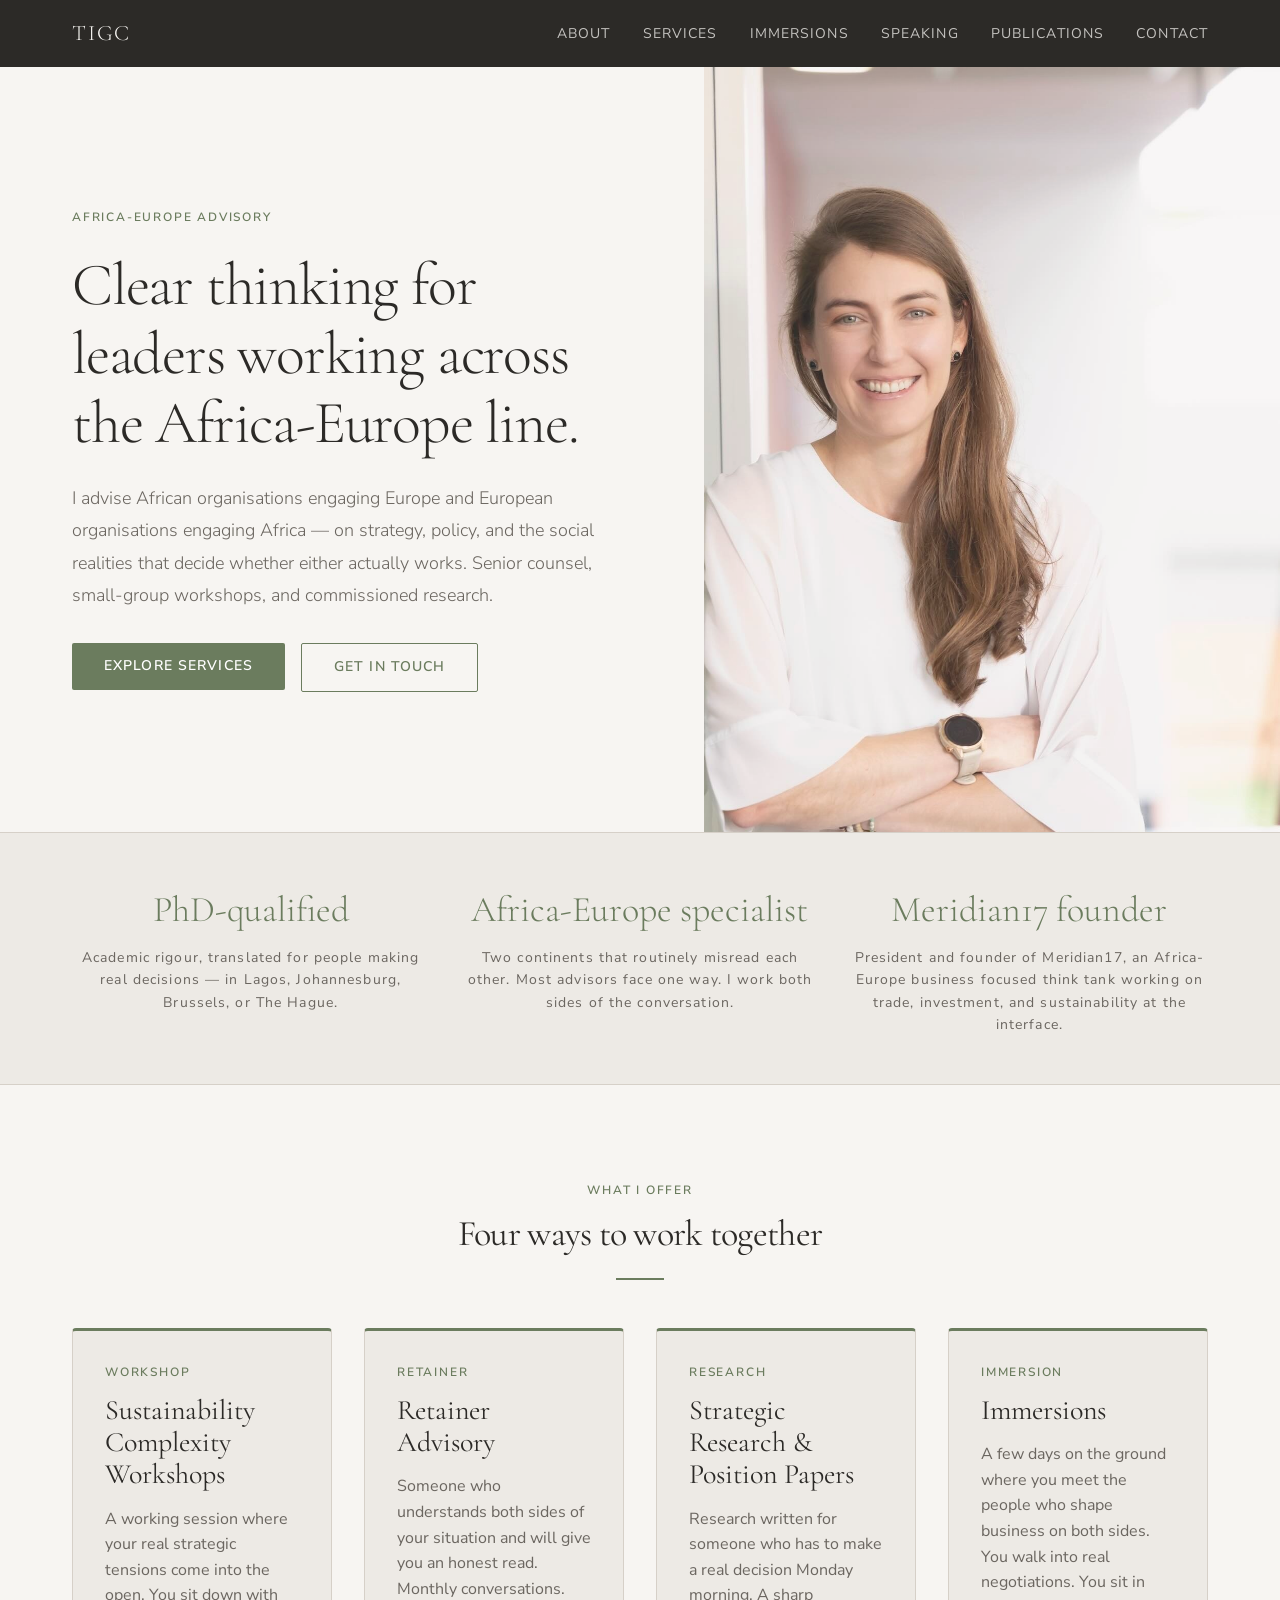
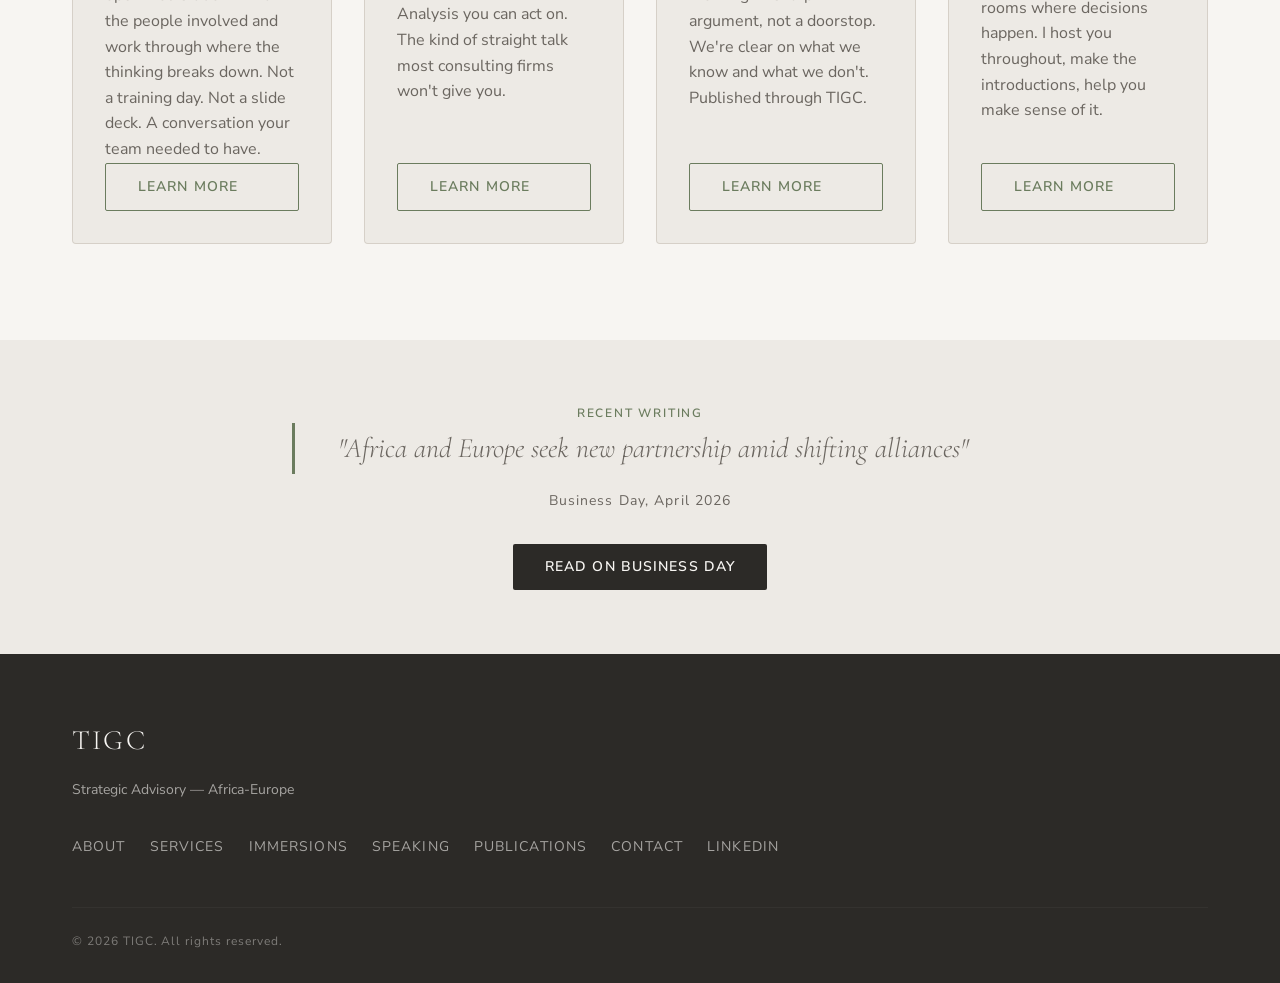
==== index.html @ c4c232ba "Update copyright year from 2025 to 2026 Updated footer copyright notices across all pages.  Co-Autho" ====
<!DOCTYPE html>
<html lang="en">
<head>
  <meta charset="UTF-8">
  <meta name="viewport" content="width=device-width, initial-scale=1.0">
  <meta name="description" content="TIGC — Strategic advisory at the Africa-Europe interface. Four ways to work together: workshops, retainer advisory, immersions, and independent research.">
  <meta property="og:title" content="Home | TIGC — Strategic Advisory">
  <meta property="og:description" content="Navigating complexity at the Africa-Europe interface. Four ways to work together: workshops, retainer advisory, immersions, and research.">
  <title>Home | TIGC — Strategic Advisory</title>
  <link rel="stylesheet" href="css/styles.css">
  <style>
    /* ── Page-level additions ── */

    /* Intro strip */
    .intro-strip {
      background-color: var(--color-surface);
      border-top: var(--border-thin);
      border-bottom: var(--border-thin);
      padding: var(--space-12) 0;
    }
    .intro-strip__grid {
      display: grid;
      grid-template-columns: repeat(3, 1fr);
      gap: var(--space-8);
      text-align: center;
    }
    .intro-strip__item-label {
      display: block;
      font-family: var(--font-heading);
      font-size: var(--text-2xl);
      font-weight: var(--weight-light);
      color: var(--color-accent);
      margin-bottom: var(--space-2);
    }

    /* Featured publication panel */
    .featured-pub {
      background-color: var(--color-surface);
      padding: var(--space-16) 0;
    }
    .featured-pub__inner {
      max-width: 760px;
      margin: 0 auto;
      padding: 0 var(--gutter);
      text-align: center;
    }
    .featured-pub__link {
      display: inline-block;
      margin-top: var(--space-8);
    }

    /* Nav additions */
    .nav__hamburger {
      display: none;
      background: none;
      border: none;
      cursor: pointer;
      padding: var(--space-2);
    }
    .nav__hamburger span {
      display: block;
      width: 22px;
      height: 2px;
      background-color: var(--color-nav-text);
      margin: 4px 0;
      transition: all var(--transition-fast);
    }
    .nav__mobile {
      display: none;
    }
    .nav__mobile--open {
      display: flex;
      flex-direction: column;
      gap: var(--space-4);
      padding: var(--space-4) var(--gutter);
      background-color: var(--color-nav-bg);
    }
    .nav__mobile a {
      font-size: var(--text-sm);
      letter-spacing: var(--tracking-wide);
      text-transform: uppercase;
      color: var(--color-nav-text);
      opacity: 0.75;
    }
    .nav__links--active {
      opacity: 1 !important;
      border-bottom: 1px solid var(--color-accent);
      padding-bottom: 2px;
    }

    @media (max-width: 768px) {
      .nav__links { display: none; }
      .nav__hamburger { display: block; }
      .intro-strip__grid { grid-template-columns: 1fr; gap: var(--space-6); }
    }
  </style>
</head>
<body>

  <!-- ── NAVIGATION ─────────────────────────────────────────── -->
  <nav class="nav" role="navigation" aria-label="Main navigation">
    <div class="container">
      <div class="nav__inner">
        <a href="index.html" class="nav__brand">TIGC</a>
        <ul class="nav__links">
          <li><a href="about.html">About</a></li>
          <li><a href="services.html">Services</a></li>
          <li><a href="immersions.html">Immersions</a></li>
          <li><a href="speaking.html">Speaking</a></li>
          <li><a href="publications.html">Publications</a></li>
          <li><a href="contact.html">Contact</a></li>
        </ul>
        <button class="nav__hamburger" aria-label="Toggle mobile menu" aria-expanded="false">
          <span></span><span></span><span></span>
        </button>
      </div>
    </div>
    <div class="nav__mobile" aria-hidden="true">
      <a href="about.html">About</a>
      <a href="services.html">Services</a>
      <a href="immersions.html">Immersions</a>
      <a href="speaking.html">Speaking</a>
      <a href="publications.html">Publications</a>
      <a href="contact.html">Contact</a>
    </div>
  </nav>

  <!-- ── HERO ───────────────────────────────────────────────── -->
  <section class="hero" aria-label="Hero">
    <!-- REPLACE: swap src with a professional photo of Kelly Alexander or a relevant landscape -->
    <img
      class="hero__image"
      src="images/Kelly%20Alexander.jpeg"
      alt="Abstract landscape representing the Africa-Europe interface"
    >
    <div class="container">
      <div class="hero__content">
        <p class="type-eyebrow hero__eyebrow" data-animate>Africa-Europe Advisory</p>
        <h1 class="type-display hero__headline" data-animate>
          Clear thinking for leaders working across the Africa-Europe line.
        </h1>
        <p class="type-body-lg hero__subheadline" data-animate>
          I advise African organisations engaging Europe and European organisations engaging Africa — on strategy, policy, and the social realities that decide whether either actually works. Senior counsel, small-group workshops, and commissioned research.
        </p>
        <div data-animate>
          <a href="services.html" class="btn btn--primary">Explore Services</a>
          &nbsp;&nbsp;
          <a href="contact.html" class="btn btn--outline">Get in Touch</a>
        </div>
      </div>
    </div>
  </section>

  <!-- ── INTRO STRIP ────────────────────────────────────────── -->
  <div class="intro-strip">
    <div class="container">
      <div class="intro-strip__grid">
        <div data-animate>
          <span class="intro-strip__item-label">PhD-qualified</span>
          <p class="type-caption">Academic rigour, translated for people making real decisions — in Lagos, Johannesburg, Brussels, or The Hague.</p>
        </div>
        <div data-animate>
          <span class="intro-strip__item-label">Africa-Europe specialist</span>
          <p class="type-caption">Two continents that routinely misread each other. Most advisors face one way. I work both sides of the conversation.</p>
        </div>
        <div data-animate>
          <span class="intro-strip__item-label">Meridian17 founder</span>
          <p class="type-caption">President and founder of Meridian17, an Africa-Europe business focused think tank working on trade, investment, and sustainability at the interface.</p>
        </div>
      </div>
    </div>
  </div>

  <!-- ── SERVICES TEASER ────────────────────────────────────── -->
  <section class="section" aria-labelledby="services-heading">
    <div class="container">
      <div class="section-header section-header--center" data-animate>
        <p class="type-eyebrow section-header__eyebrow">What I offer</p>
        <h2 class="section-header__title" id="services-heading">Four ways to work together</h2>
        <div class="divider divider--center"></div>
      </div>
      <div class="grid-4">

        <div class="card card--accent" data-animate>
          <p class="type-eyebrow card__eyebrow">Workshop</p>
          <h3 class="card__title">Sustainability Complexity Workshops</h3>
          <p class="card__body">A working session where your real strategic tensions come into the open. You sit down with the people involved and work through where the thinking breaks down. Not a training day. Not a slide deck. A conversation your team needed to have.</p>
          <a href="services.html#workshops" class="btn btn--outline">Learn more</a>
        </div>

        <div class="card card--accent" data-animate>
          <p class="type-eyebrow card__eyebrow">Retainer</p>
          <h3 class="card__title">Retainer Advisory</h3>
          <p class="card__body">Someone who understands both sides of your situation and will give you an honest read. Monthly conversations. Analysis you can act on. The kind of straight talk most consulting firms won't give you.</p>
          <a href="services.html#retainer" class="btn btn--outline">Learn more</a>
        </div>

        <div class="card card--accent" data-animate>
          <p class="type-eyebrow card__eyebrow">Research</p>
          <h3 class="card__title">Strategic Research &amp; Position Papers</h3>
          <p class="card__body">Research written for someone who has to make a real decision Monday morning. A sharp argument, not a doorstop. We're clear on what we know and what we don't. Published through TIGC.</p>
          <a href="services.html#research" class="btn btn--outline">Learn more</a>
        </div>

        <div class="card card--accent" data-animate>
          <p class="type-eyebrow card__eyebrow">Immersion</p>
          <h3 class="card__title">Immersions</h3>
          <p class="card__body">A few days on the ground where you meet the people who shape business on both sides. You walk into real negotiations. You sit in rooms where decisions happen. I host you throughout, make the introductions, help you make sense of it.</p>
          <a href="immersions.html" class="btn btn--outline">Learn more</a>
        </div>

      </div>
    </div>
  </section>

  <!-- ── FEATURED PUBLICATION ───────────────────────────────── -->
  <div class="featured-pub">
    <div class="featured-pub__inner">
      <p class="type-eyebrow" data-animate>Recent Writing</p>
      <blockquote class="type-quote" data-animate>
        "Africa and Europe seek new partnership amid shifting alliances"
      </blockquote>
      <p class="type-caption" style="margin-top: var(--space-4);" data-animate>
        Business Day, April 2026
      </p>
      <a href="https://www.businessday.co.za/opinion/2026-04-12-kelly-alexander-africa-and-europe-seek-new-partnership-amid-shifting-alliances/" class="btn btn--dark featured-pub__link" data-animate target="_blank" rel="noopener">
        Read on Business Day
      </a>
    </div>
  </div>

  <!-- ── FOOTER ─────────────────────────────────────────────── -->
  <footer class="footer" role="contentinfo">
    <div class="container">
      <div class="footer__brand">TIGC</div>
      <p class="footer__tagline">Strategic Advisory — Africa-Europe</p>
      <ul class="footer__links">
        <li><a href="about.html">About</a></li>
        <li><a href="services.html">Services</a></li>
        <li><a href="immersions.html">Immersions</a></li>
        <li><a href="speaking.html">Speaking</a></li>
        <li><a href="publications.html">Publications</a></li>
        <li><a href="contact.html">Contact</a></li>
        <!-- REPLACE: update href with real LinkedIn profile URL -->
        <li><a href="https://www.linkedin.com/in/kelalex/" aria-label="LinkedIn profile" target="_blank" rel="noopener">LinkedIn</a></li>
      </ul>
      <div class="footer__bottom">
        &copy; 2026 TIGC. All rights reserved.
      </div>
    </div>
  </footer>

  <script src="js/main.js"></script>
</body>
</html>
---- css/styles.css ----
/* ============================================================
   TIGC STYLEBOOK
   Brand: TIGC / [Lib's name] — Strategic Advisory
   Aesthetic: Clean minimal, earth tones, understated confidence
   High-end boutique consultancy feel
   ============================================================ */

/* ── GOOGLE FONTS IMPORT ──────────────────────────────────── */
/* Headings: Cormorant Garamond (serif — authoritative, literary) */
/* Body: Nunito Sans (humanist sans-serif — close to Calibri feel) */
@import url('https://fonts.googleapis.com/css2?family=Cormorant+Garamond:ital,wght@0,300;0,400;0,600;1,300;1,400&family=Nunito+Sans:wght@300;400;600&display=swap');

/* ── CSS VARIABLES ────────────────────────────────────────── */
:root {

  /* Colour Palette — Earth tones, warm greys, one strong accent */
  --color-bg:           #F7F5F2;   /* Warm off-white — main background */
  --color-surface:      #EDEAE5;   /* Slightly darker warm grey — card backgrounds */
  --color-border:       #D6D0C8;   /* Subtle warm border */

  --color-text-primary: #2C2A27;   /* Near-black warm brown — body text */
  --color-text-secondary:#6B6660;  /* Mid warm grey — captions, meta text */
  --color-text-light:   #9E9890;   /* Light warm grey — placeholders, dividers */

  --color-accent:       #6B7C5E;   /* Muted sage green — primary accent */
  --color-accent-dark:  #4A5940;   /* Deep forest green — hover states */
  --color-accent-warm:  #A07850;   /* Warm terracotta-brown — secondary accent */

  --color-white:        #FFFFFF;
  --color-nav-bg:       #2C2A27;   /* Dark warm brown — navigation bar */
  --color-nav-text:     #F7F5F2;   /* Off-white — nav text */

  /* Typography */
  --font-heading:       'Cormorant Garamond', Georgia, serif;
  --font-body:          'Nunito Sans', Calibri, 'Trebuchet MS', sans-serif;

  --text-xs:            0.75rem;    /* 12px */
  --text-sm:            0.875rem;   /* 14px */
  --text-base:          1rem;       /* 16px */
  --text-md:            1.125rem;   /* 18px */
  --text-lg:            1.375rem;   /* 22px */
  --text-xl:            1.75rem;    /* 28px */
  --text-2xl:           2.25rem;    /* 36px */
  --text-3xl:           3rem;       /* 48px */
  --text-4xl:           3.75rem;    /* 60px */

  --weight-light:       300;
  --weight-regular:     400;
  --weight-semibold:    600;

  --leading-tight:      1.15;
  --leading-normal:     1.6;
  --leading-relaxed:    1.8;

  --tracking-tight:    -0.02em;
  --tracking-normal:    0;
  --tracking-wide:      0.08em;
  --tracking-widest:    0.15em;

  /* Spacing */
  --space-1:            0.25rem;
  --space-2:            0.5rem;
  --space-3:            0.75rem;
  --space-4:            1rem;
  --space-6:            1.5rem;
  --space-8:            2rem;
  --space-12:           3rem;
  --space-16:           4rem;
  --space-24:           6rem;
  --space-32:           8rem;

  /* Layout */
  --max-width:          1200px;
  --max-width-text:     720px;
  --gutter:             2rem;

  /* Borders & Radius */
  --radius-sm:          2px;
  --radius-md:          4px;
  --radius-lg:          8px;
  --border-thin:        1px solid var(--color-border);
  --border-accent:      2px solid var(--color-accent);

  /* Shadows */
  --shadow-sm:          0 1px 3px rgba(44, 42, 39, 0.08);
  --shadow-md:          0 4px 16px rgba(44, 42, 39, 0.10);
  --shadow-lg:          0 8px 32px rgba(44, 42, 39, 0.12);

  /* Transitions */
  --transition-fast:    150ms ease;
  --transition-base:    250ms ease;
  --transition-slow:    400ms ease;

  /* Animation */
  --ease-out-expo:      cubic-bezier(0.16, 1, 0.3, 1);
}

/* ── RESET & BASE ─────────────────────────────────────────── */
*, *::before, *::after {
  box-sizing: border-box;
  margin: 0;
  padding: 0;
}

html {
  scroll-behavior: smooth;
  font-size: 16px;
  -webkit-font-smoothing: antialiased;
}

body {
  background-color: var(--color-bg);
  color: var(--color-text-primary);
  font-family: var(--font-body);
  font-size: var(--text-base);
  font-weight: var(--weight-regular);
  line-height: var(--leading-normal);
}

img {
  max-width: 100%;
  display: block;
}

a {
  color: var(--color-accent);
  text-decoration: none;
  transition: color var(--transition-fast);
}

a:hover {
  color: var(--color-accent-dark);
}

/* ── TYPOGRAPHY ───────────────────────────────────────────── */

/* Display — hero headline */
.type-display {
  font-family: var(--font-heading);
  font-size: var(--text-4xl);
  font-weight: var(--weight-light);
  line-height: var(--leading-tight);
  letter-spacing: var(--tracking-tight);
  color: var(--color-text-primary);
}

/* H1 */
h1, .type-h1 {
  font-family: var(--font-heading);
  font-size: var(--text-3xl);
  font-weight: var(--weight-light);
  line-height: var(--leading-tight);
  letter-spacing: var(--tracking-tight);
}

/* H2 — section headings */
h2, .type-h2 {
  font-family: var(--font-heading);
  font-size: var(--text-2xl);
  font-weight: var(--weight-regular);
  line-height: var(--leading-tight);
  letter-spacing: var(--tracking-tight);
}

/* H3 — card/service titles */
h3, .type-h3 {
  font-family: var(--font-heading);
  font-size: var(--text-xl);
  font-weight: var(--weight-regular);
  line-height: var(--leading-tight);
}

/* H4 — labels, sub-sections */
h4, .type-h4 {
  font-family: var(--font-body);
  font-size: var(--text-md);
  font-weight: var(--weight-semibold);
  line-height: var(--leading-normal);
  letter-spacing: var(--tracking-wide);
  text-transform: uppercase;
}

/* Body large */
.type-body-lg {
  font-size: var(--text-md);
  line-height: var(--leading-relaxed);
  font-weight: var(--weight-light);
}

/* Body regular */
.type-body {
  font-size: var(--text-base);
  line-height: var(--leading-normal);
}

/* Caption / meta */
.type-caption {
  font-size: var(--text-sm);
  color: var(--color-text-secondary);
  line-height: var(--leading-normal);
  letter-spacing: var(--tracking-wide);
}

/* Eyebrow label — sits above section headings */
.type-eyebrow {
  font-family: var(--font-body);
  font-size: var(--text-xs);
  font-weight: var(--weight-semibold);
  letter-spacing: var(--tracking-widest);
  text-transform: uppercase;
  color: var(--color-accent);
}

/* Pull quote */
.type-quote {
  font-family: var(--font-heading);
  font-size: var(--text-xl);
  font-weight: var(--weight-light);
  font-style: italic;
  line-height: var(--leading-relaxed);
  color: var(--color-text-secondary);
  border-left: 3px solid var(--color-accent);
  padding-left: var(--space-6);
}

/* ── LAYOUT ───────────────────────────────────────────────── */
.container {
  max-width: var(--max-width);
  margin: 0 auto;
  padding: 0 var(--gutter);
}

.container--text {
  max-width: var(--max-width-text);
  margin: 0 auto;
  padding: 0 var(--gutter);
}

.section {
  padding: var(--space-24) 0;
}

.section--lg {
  padding: var(--space-32) 0;
}

.grid-2 {
  display: grid;
  grid-template-columns: 1fr 1fr;
  gap: var(--space-8);
}

.grid-3 {
  display: grid;
  grid-template-columns: repeat(3, 1fr);
  gap: var(--space-8);
}

.grid-4 {
  display: grid;
  grid-template-columns: repeat(4, 1fr);
  gap: var(--space-8);
}

/* ── NAVIGATION ───────────────────────────────────────────── */
.nav {
  background-color: var(--color-nav-bg);
  padding: var(--space-4) 0;
  position: sticky;
  top: 0;
  z-index: 100;
}

.nav__inner {
  display: flex;
  align-items: center;
  justify-content: space-between;
}

.nav__brand {
  font-family: var(--font-heading);
  font-size: var(--text-lg);
  font-weight: var(--weight-light);
  color: var(--color-nav-text);
  letter-spacing: var(--tracking-wide);
}

.nav__links {
  display: flex;
  gap: var(--space-8);
  list-style: none;
}

.nav__links a {
  font-size: var(--text-sm);
  font-weight: var(--weight-regular);
  letter-spacing: var(--tracking-wide);
  text-transform: uppercase;
  color: var(--color-nav-text);
  opacity: 0.75;
  transition: opacity var(--transition-fast);
}

.nav__links a:hover {
  opacity: 1;
  color: var(--color-nav-text);
}

/* ── HERO SECTION ─────────────────────────────────────────── */
.hero {
  min-height: 85vh;
  display: flex;
  align-items: center;
  background-color: var(--color-bg);
  position: relative;
  overflow: hidden;
}

.hero__image {
  position: absolute;
  right: 0;
  top: 0;
  width: 45%;
  height: 100%;
  object-fit: cover;
  opacity: 0.85;
}

.hero__content {
  position: relative;
  z-index: 2;
  max-width: 55%;
  padding-right: var(--space-16);
}

.hero__eyebrow {
  margin-bottom: var(--space-6);
}

.hero__headline {
  margin-bottom: var(--space-6);
}

.hero__subheadline {
  margin-bottom: var(--space-8);
  color: var(--color-text-secondary);
}

/* ── BUTTONS ──────────────────────────────────────────────── */
.btn {
  display: inline-block;
  padding: var(--space-3) var(--space-8);
  font-family: var(--font-body);
  font-size: var(--text-sm);
  font-weight: var(--weight-semibold);
  letter-spacing: var(--tracking-wide);
  text-transform: uppercase;
  border-radius: var(--radius-sm);
  transition: all var(--transition-base);
  cursor: pointer;
  border: none;
  vertical-align: top;
}

.btn--primary {
  background-color: var(--color-accent);
  color: var(--color-white);
}

.btn--primary:hover {
  background-color: var(--color-accent-dark);
  color: var(--color-white);
  transform: translateY(-1px);
  box-shadow: var(--shadow-md);
}

.btn--outline {
  background-color: transparent;
  color: var(--color-accent);
  border: 1px solid var(--color-accent);
}

.btn--outline:hover {
  background-color: var(--color-accent);
  color: var(--color-white);
}

.btn--dark {
  background-color: var(--color-nav-bg);
  color: var(--color-nav-text);
}

.btn--dark:hover {
  background-color: var(--color-accent-dark);
  color: var(--color-white);
}

/* ── CARDS ────────────────────────────────────────────────── */
.card {
  display: flex;
  flex-direction: column;
  background-color: var(--color-surface);
  border: var(--border-thin);
  border-radius: var(--radius-md);
  padding: var(--space-8);
  transition: box-shadow var(--transition-base);
}

.card:hover {
  box-shadow: var(--shadow-md);
}

.card--accent {
  border-top: 3px solid var(--color-accent);
}

.card__eyebrow {
  margin-bottom: var(--space-3);
}

.card__title {
  margin-bottom: var(--space-4);
}

.card__body {
  color: var(--color-text-secondary);
  flex-grow: 1;
}

.card .btn {
  margin-top: auto;
}

/* ── DIVIDER ──────────────────────────────────────────────── */
.divider {
  width: 48px;
  height: 2px;
  background-color: var(--color-accent);
  margin: var(--space-6) 0;
}

.divider--center {
  margin: var(--space-6) auto;
}

/* ── SECTION HEADER ───────────────────────────────────────── */
.section-header {
  margin-bottom: var(--space-12);
}

.section-header--center {
  text-align: center;
}

.section-header__eyebrow {
  margin-bottom: var(--space-3);
}

.section-header__title {
  margin-bottom: var(--space-4);
}

.section-header__body {
  color: var(--color-text-secondary);
  max-width: 560px;
}

.section-header--center .section-header__body {
  margin: 0 auto;
}

/* ── PUBLICATIONS LIST ────────────────────────────────────── */
.publication-item {
  padding: var(--space-6) 0;
  border-bottom: var(--border-thin);
  display: flex;
  justify-content: flex-start;
  align-items: flex-start;
  gap: var(--space-8);
}

.publication-item:last-child {
  border-bottom: none;
}

.publication-item__meta {
  font-size: var(--text-xs);
  letter-spacing: var(--tracking-wide);
  text-transform: uppercase;
  color: var(--color-text-light);
  white-space: nowrap;
  padding-top: var(--space-1);
  width: 130px;
  flex-shrink: 0;
}

.publication-item__title {
  font-family: var(--font-heading);
  font-size: var(--text-lg);
  font-weight: var(--weight-regular);
  margin-bottom: var(--space-2);
}

.publication-item__description {
  font-size: var(--text-sm);
  color: var(--color-text-secondary);
}

/* ── SPEAKING / EVENTS ────────────────────────────────────── */
.speaking-item {
  display: grid;
  grid-template-columns: 80px 1fr;
  gap: var(--space-6);
  padding: var(--space-6) 0;
  border-bottom: var(--border-thin);
}

.speaking-item__date {
  font-family: var(--font-heading);
  font-size: var(--text-xl);
  font-weight: var(--weight-light);
  color: var(--color-accent);
  line-height: 1;
}

.speaking-item__date-month {
  font-size: var(--text-xs);
  letter-spacing: var(--tracking-widest);
  text-transform: uppercase;
  color: var(--color-text-light);
}

/* ── FOOTER ───────────────────────────────────────────────── */
.footer {
  background-color: var(--color-nav-bg);
  color: var(--color-nav-text);
  padding: var(--space-16) 0 var(--space-8);
}

.footer__brand {
  font-family: var(--font-heading);
  font-size: var(--text-xl);
  font-weight: var(--weight-light);
  letter-spacing: var(--tracking-wide);
  margin-bottom: var(--space-4);
}

.footer__tagline {
  font-size: var(--text-sm);
  opacity: 0.6;
  margin-bottom: var(--space-8);
}

.footer__links {
  list-style: none;
  display: flex;
  gap: var(--space-6);
  flex-wrap: wrap;
}

.footer__links a {
  font-size: var(--text-sm);
  letter-spacing: var(--tracking-wide);
  text-transform: uppercase;
  color: var(--color-nav-text);
  opacity: 0.6;
  transition: opacity var(--transition-fast);
}

.footer__links a:hover {
  opacity: 1;
}

.footer__bottom {
  margin-top: var(--space-12);
  padding-top: var(--space-6);
  border-top: 1px solid rgba(247, 245, 242, 0.1);
  font-size: var(--text-xs);
  opacity: 0.4;
  letter-spacing: var(--tracking-wide);
}

/* ── ANIMATIONS ───────────────────────────────────────────── */
@keyframes fadeInUp {
  from {
    opacity: 0;
    transform: translateY(20px);
  }
  to {
    opacity: 1;
    transform: translateY(0);
  }
}

.animate-fade-in-up {
  animation: fadeInUp 0.6s var(--ease-out-expo) forwards;
}

.animate-delay-1 { animation-delay: 100ms; }
.animate-delay-2 { animation-delay: 200ms; }
.animate-delay-3 { animation-delay: 300ms; }
.animate-delay-4 { animation-delay: 400ms; }

/* ── RESPONSIVE ───────────────────────────────────────────── */
@media (max-width: 1024px) {
  :root {
    --text-4xl: 3rem;
    --text-3xl: 2.5rem;
  }

  .hero__content {
    max-width: 65%;
  }

  .hero__image {
    width: 40%;
    opacity: 0.6;
  }

  .grid-3,
  .grid-4 {
    grid-template-columns: repeat(2, 1fr);
  }
}

@media (max-width: 768px) {
  :root {
    --text-4xl: 2.5rem;
    --text-3xl: 2rem;
    --gutter: 1.25rem;
  }

  .hero {
    min-height: auto;
    padding: var(--space-16) 0;
  }

  .hero__content {
    max-width: 100%;
    padding-right: 0;
  }

  .hero__image {
    display: none;
  }

  .grid-2,
  .grid-3,
  .grid-4 {
    grid-template-columns: 1fr;
  }

  .nav__links {
    display: none; /* replaced by hamburger menu in JS */
  }

  .section {
    padding: var(--space-16) 0;
  }

  .publication-item {
    flex-direction: column;
    gap: var(--space-2);
  }
}
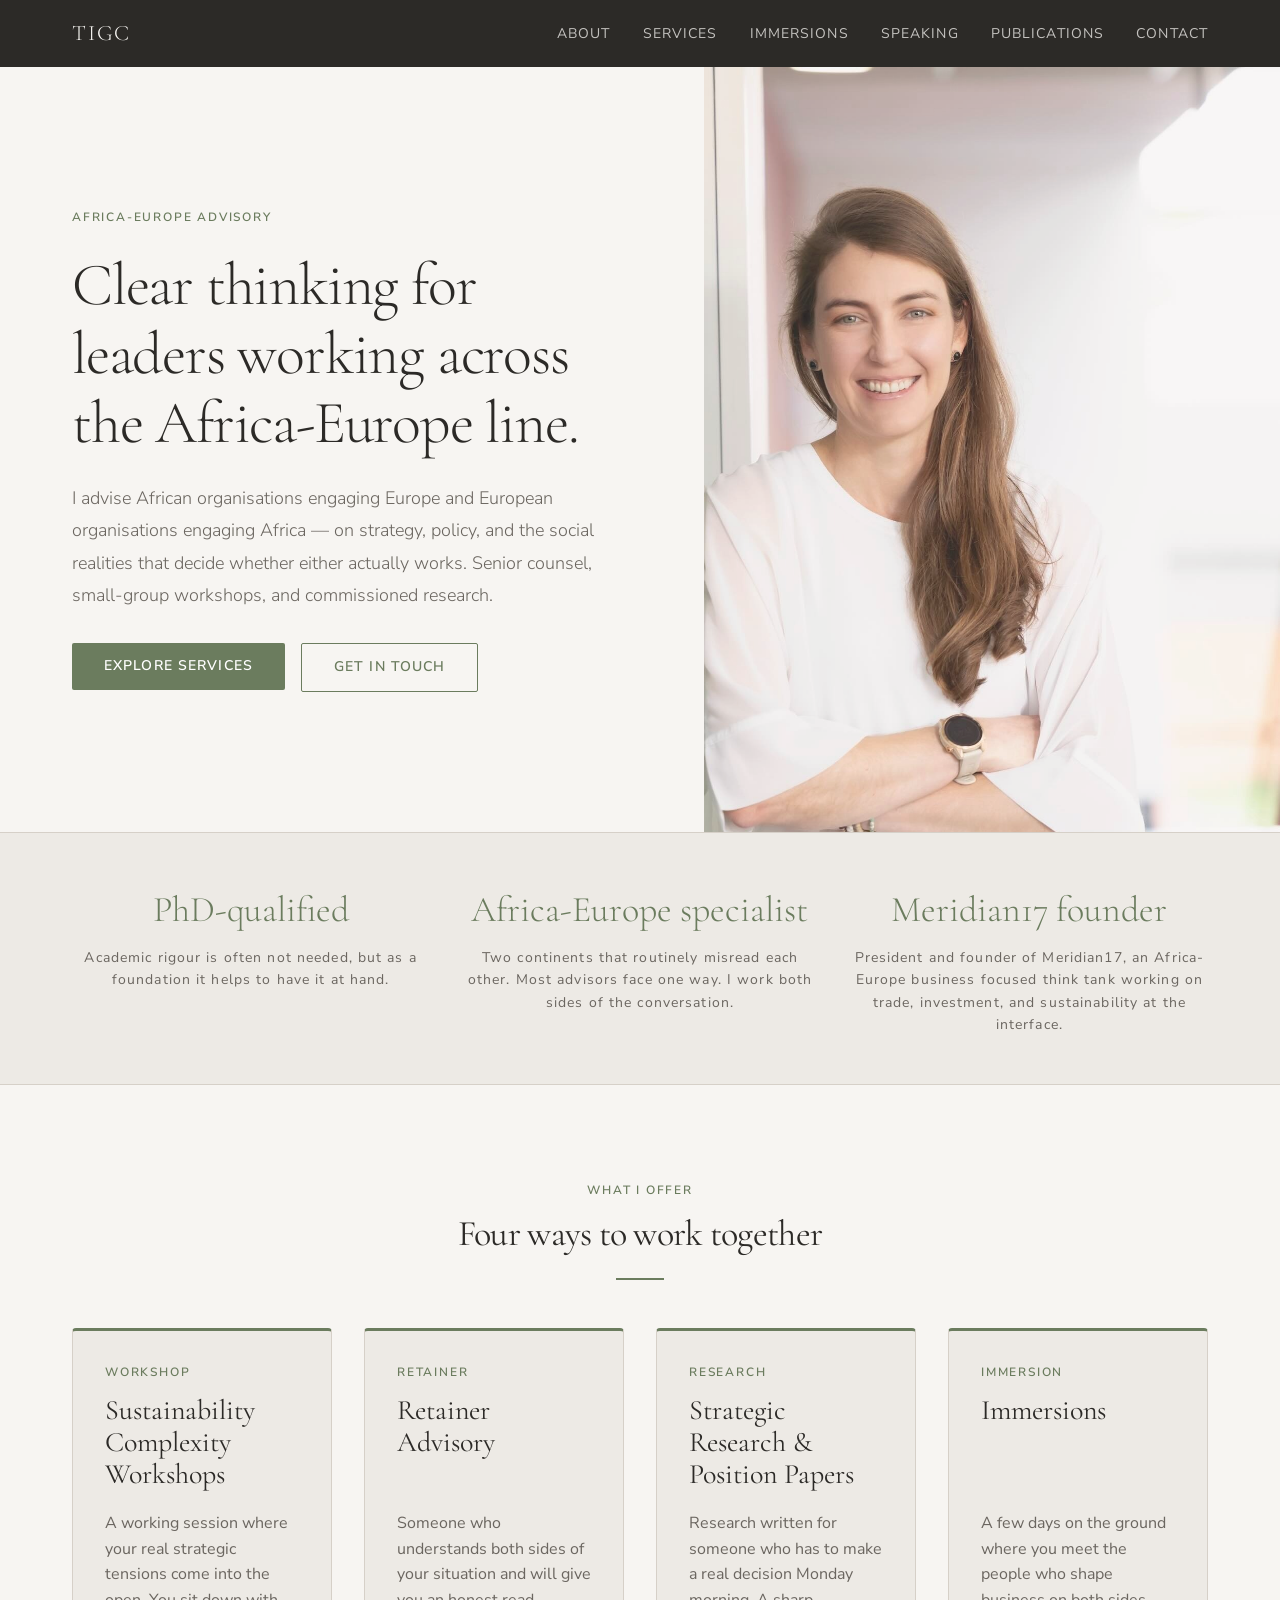
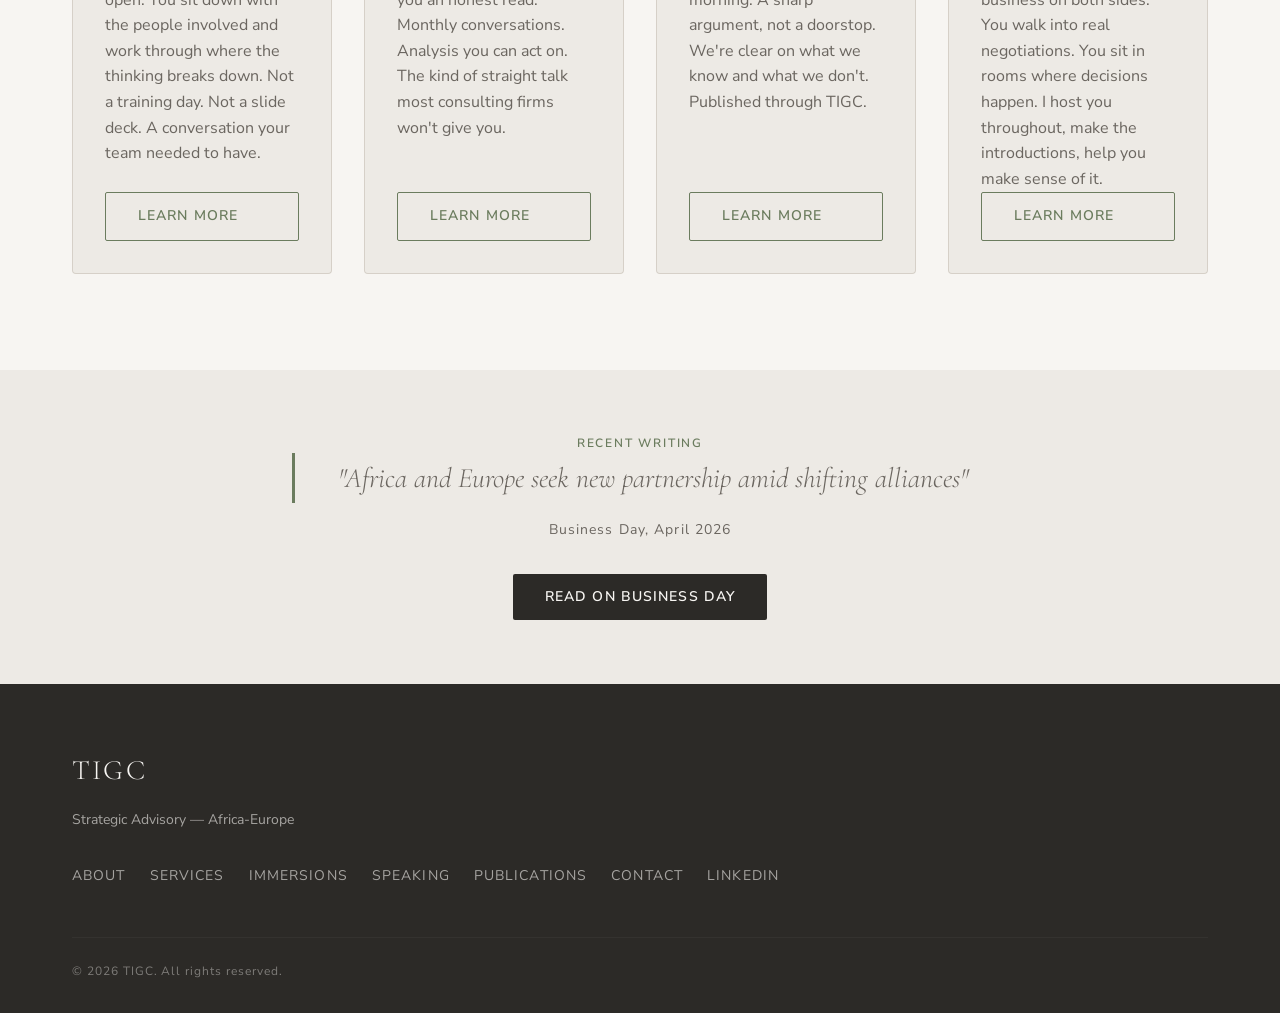
==== commit 375ed69c: "Rewrite first intro strip item on homepage Replaced "Academic rigour, translated for people making r" ====
--- a/index.html
+++ b/index.html
@@ -157,7 +157,7 @@
       <div class="intro-strip__grid">
         <div data-animate>
           <span class="intro-strip__item-label">PhD-qualified</span>
-          <p class="type-caption">Academic rigour, translated for people making real decisions — in Lagos, Johannesburg, Brussels, or The Hague.</p>
+          <p class="type-caption">Academic rigour is often not needed, but as a foundation it helps to have it at hand.</p>
         </div>
         <div data-animate>
           <span class="intro-strip__item-label">Africa-Europe specialist</span>
--- a/css/styles.css
+++ b/css/styles.css
@@ -416,10 +416,12 @@
 
 .card__eyebrow {
   margin-bottom: var(--space-3);
+  min-height: 1.2em;
 }
 
 .card__title {
   margin-bottom: var(--space-4);
+  min-height: 3.6em;
 }
 
 .card__body {
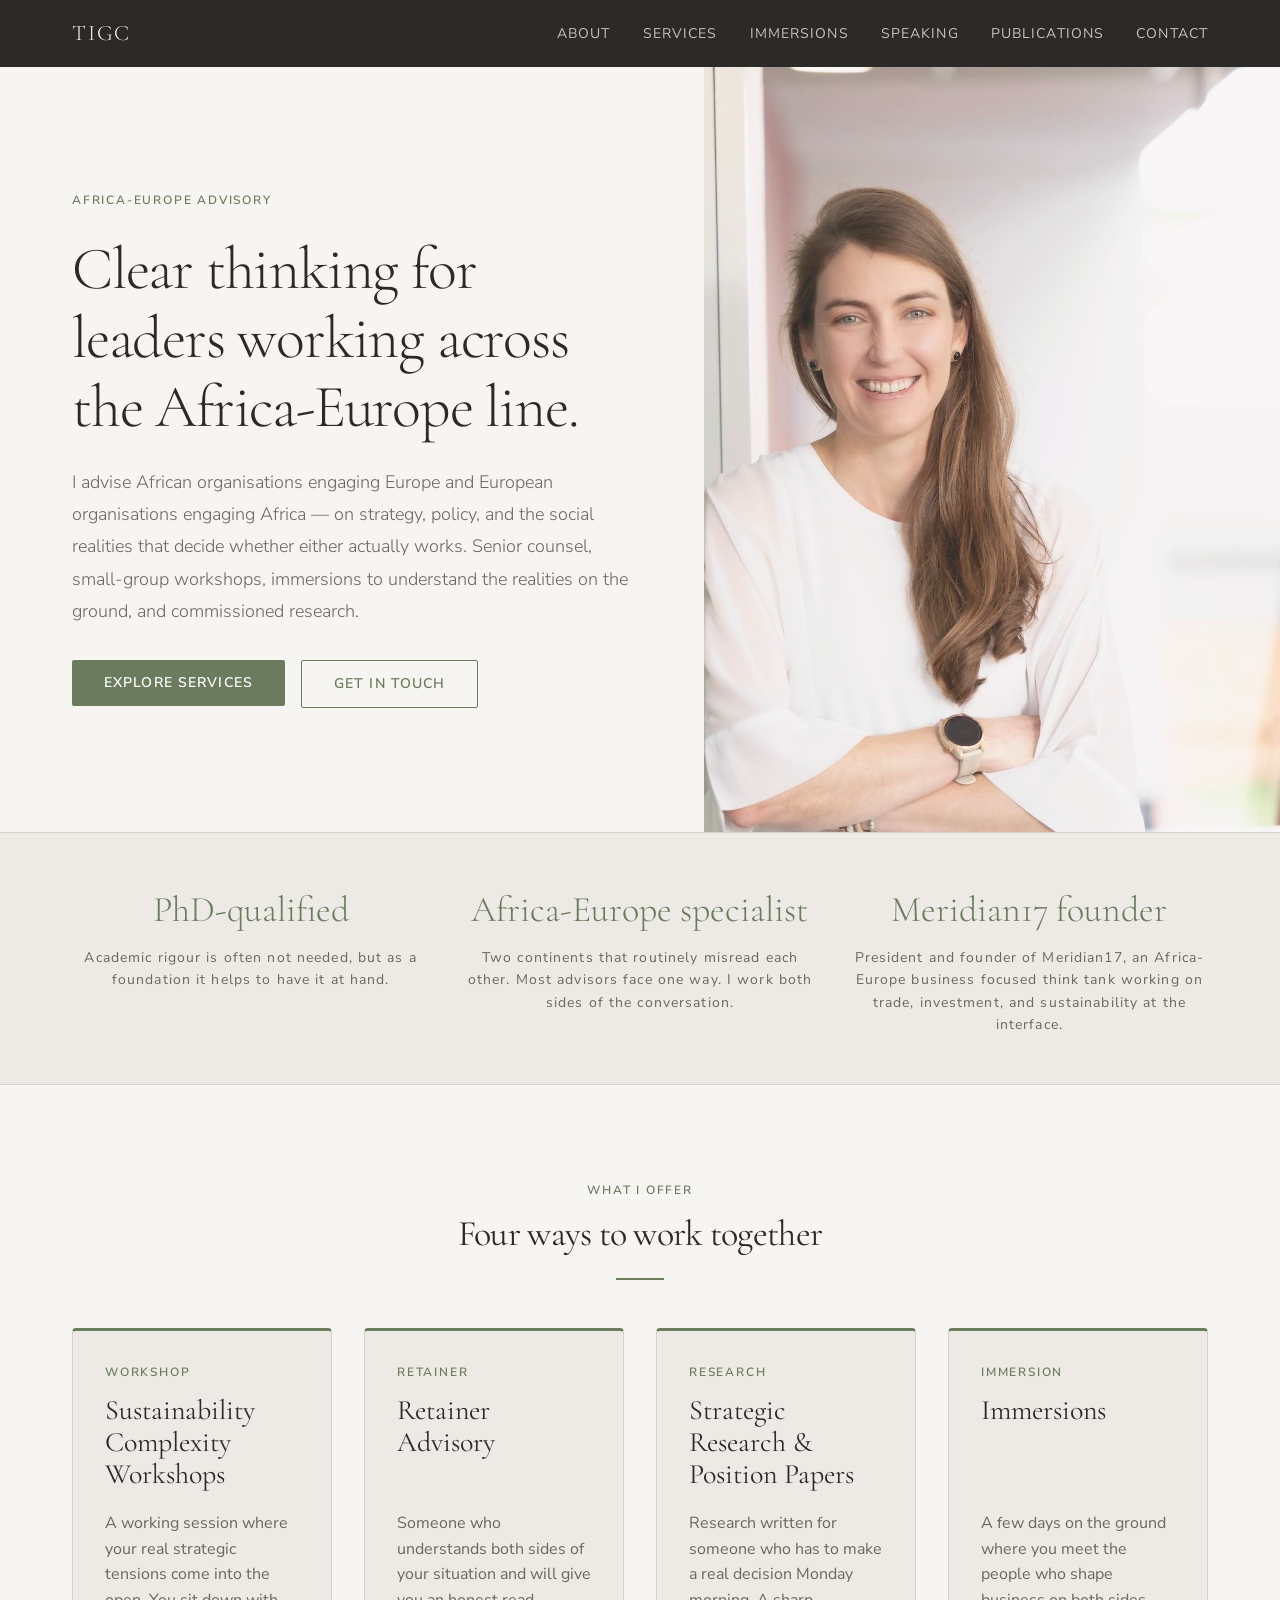
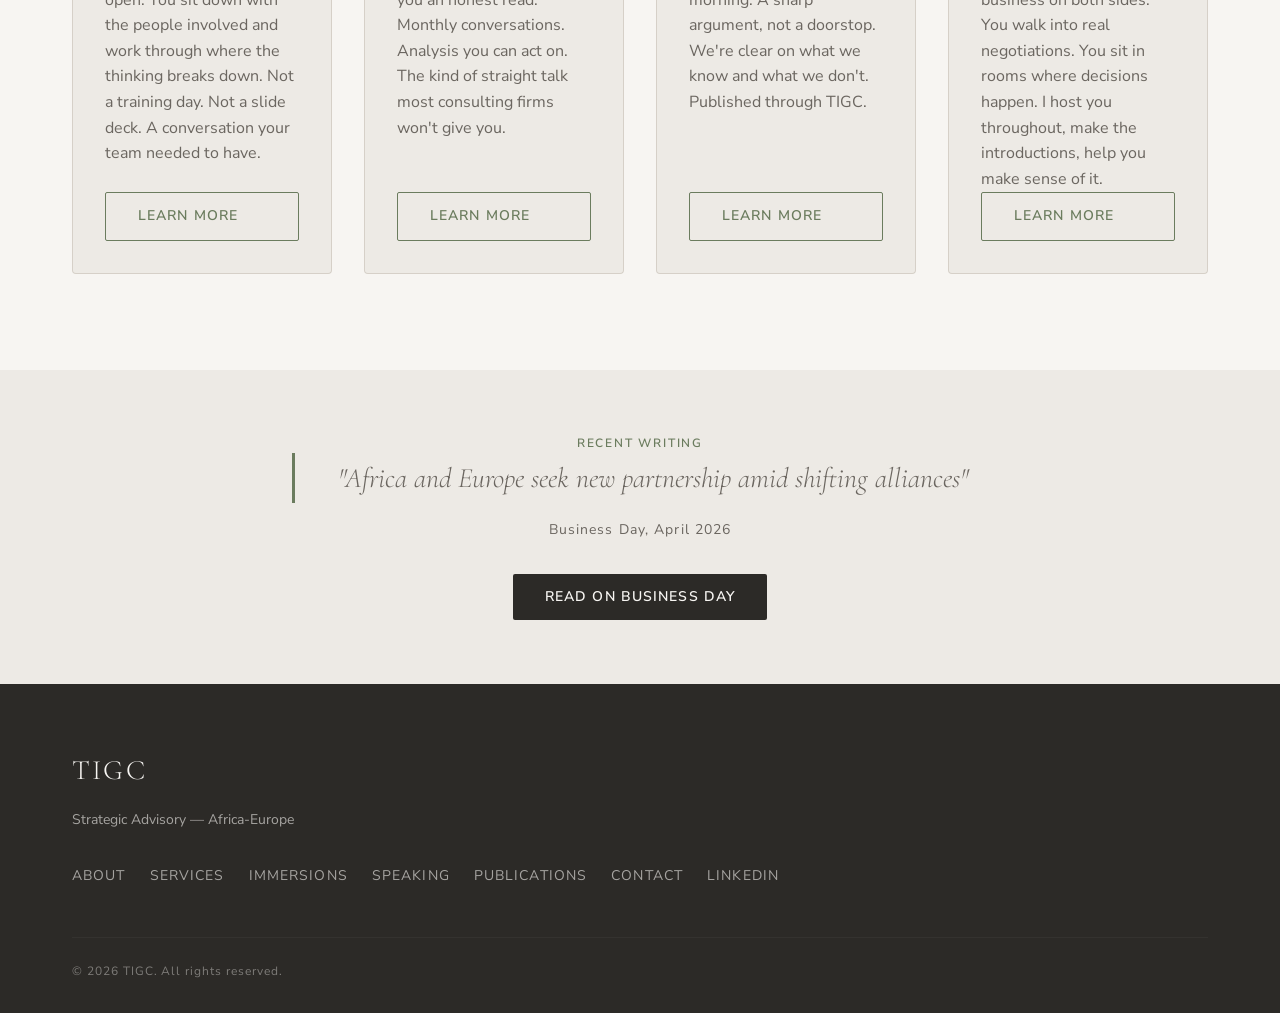
==== commit cf2a356f: "Add immersions to hero subheadline on homepage Added "immersions to understand the realities on the " ====
--- a/index.html
+++ b/index.html
@@ -140,7 +140,7 @@
           Clear thinking for leaders working across the Africa-Europe line.
         </h1>
         <p class="type-body-lg hero__subheadline" data-animate>
-          I advise African organisations engaging Europe and European organisations engaging Africa — on strategy, policy, and the social realities that decide whether either actually works. Senior counsel, small-group workshops, and commissioned research.
+          I advise African organisations engaging Europe and European organisations engaging Africa — on strategy, policy, and the social realities that decide whether either actually works. Senior counsel, small-group workshops, immersions to understand the realities on the ground, and commissioned research.
         </p>
         <div data-animate>
           <a href="services.html" class="btn btn--primary">Explore Services</a>
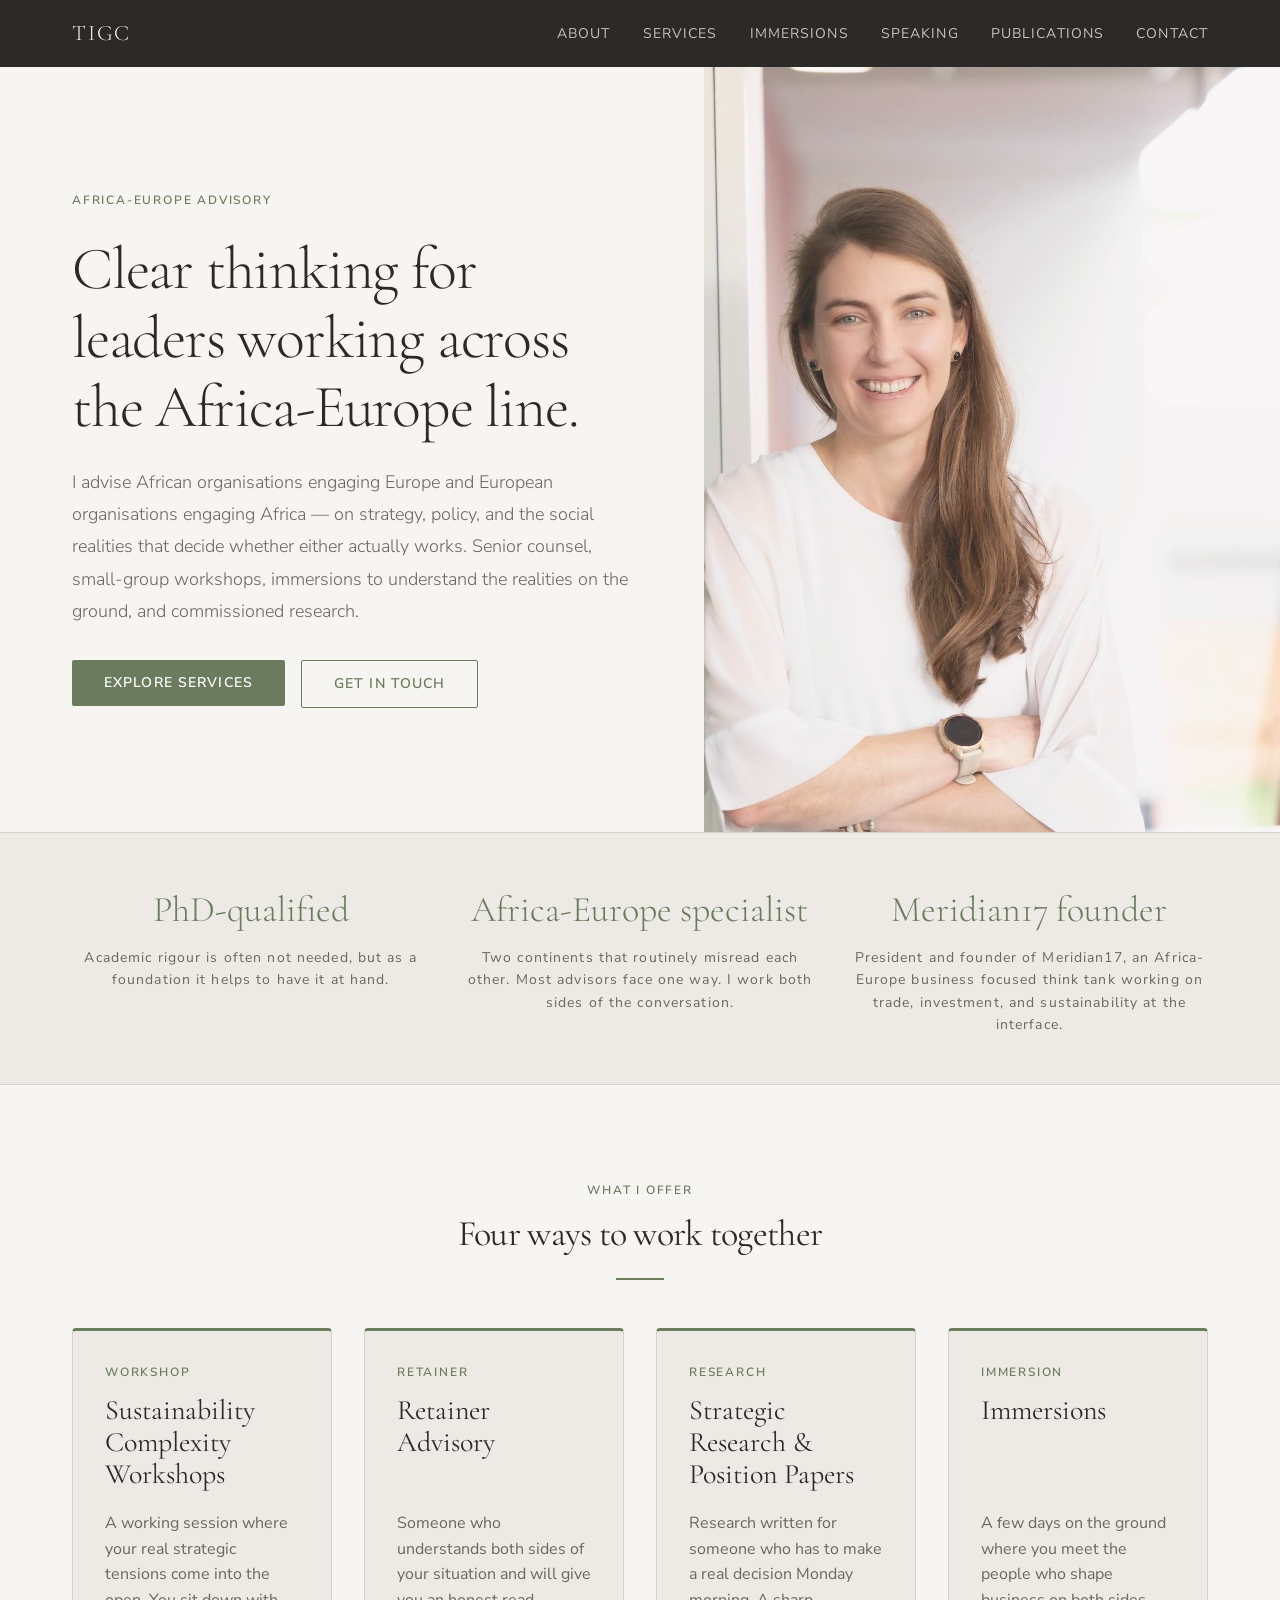
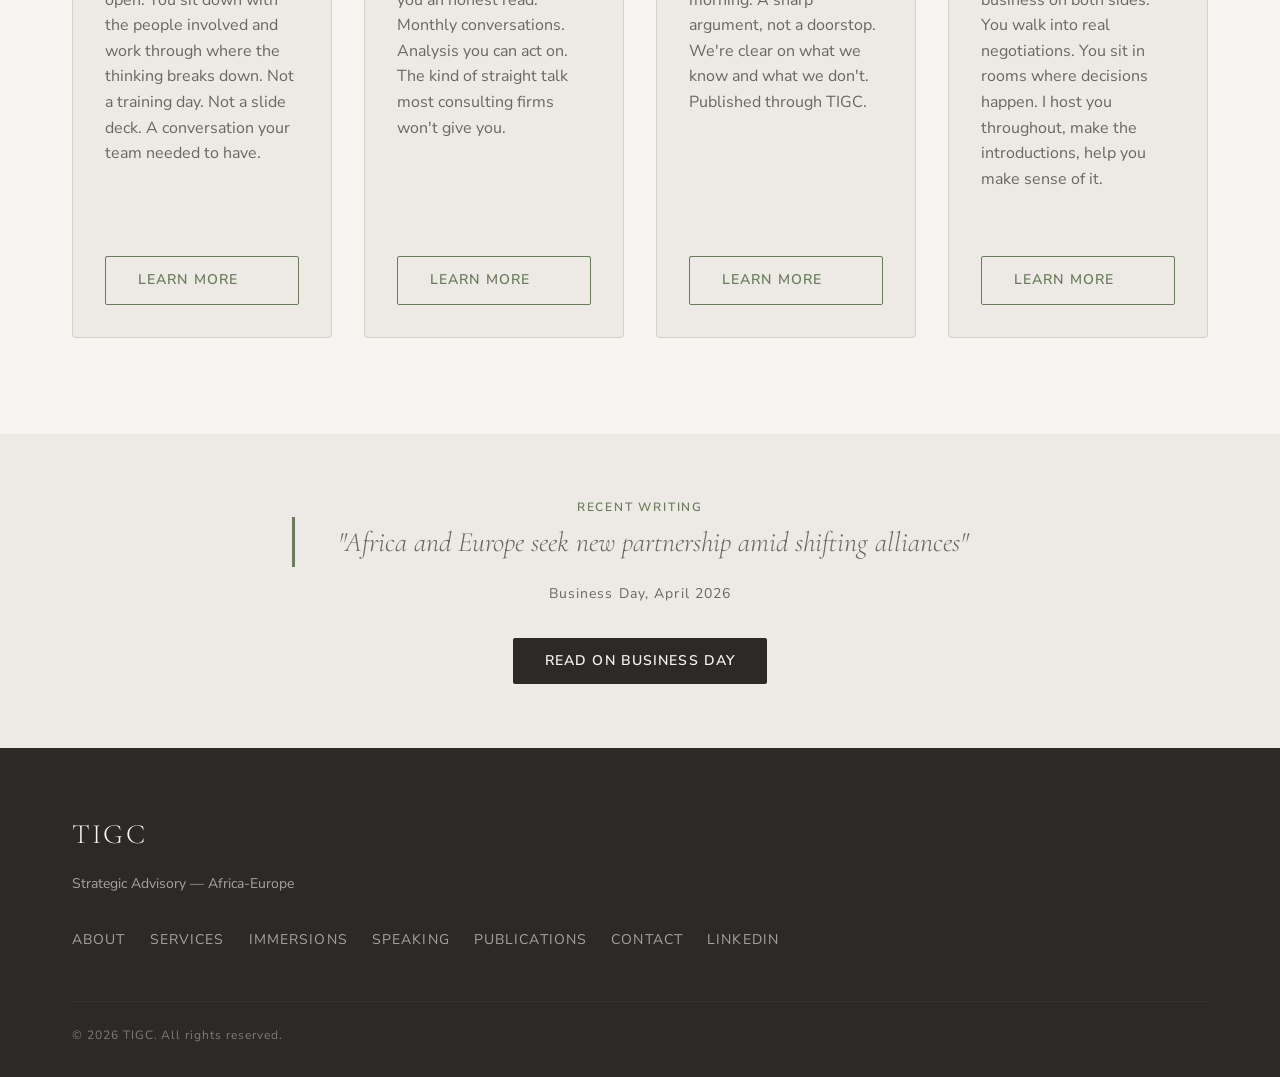
==== commit 2b184429: "Create TIGC favicon and add to all pages Created favicon.svg with TIGC text styled to match site des" ====
--- a/index.html
+++ b/index.html
@@ -7,6 +7,7 @@
   <meta property="og:title" content="Home | TIGC — Strategic Advisory">
   <meta property="og:description" content="Navigating complexity at the Africa-Europe interface. Four ways to work together: workshops, retainer advisory, immersions, and research.">
   <title>Home | TIGC — Strategic Advisory</title>
+  <link rel="icon" type="image/svg+xml" href="favicon.svg">
   <link rel="stylesheet" href="css/styles.css">
   <style>
     /* ── Page-level additions ── */
--- a/css/styles.css
+++ b/css/styles.css
@@ -430,7 +430,7 @@
 }
 
 .card .btn {
-  margin-top: auto;
+  margin-top: var(--space-16);
 }
 
 /* ── DIVIDER ──────────────────────────────────────────────── */
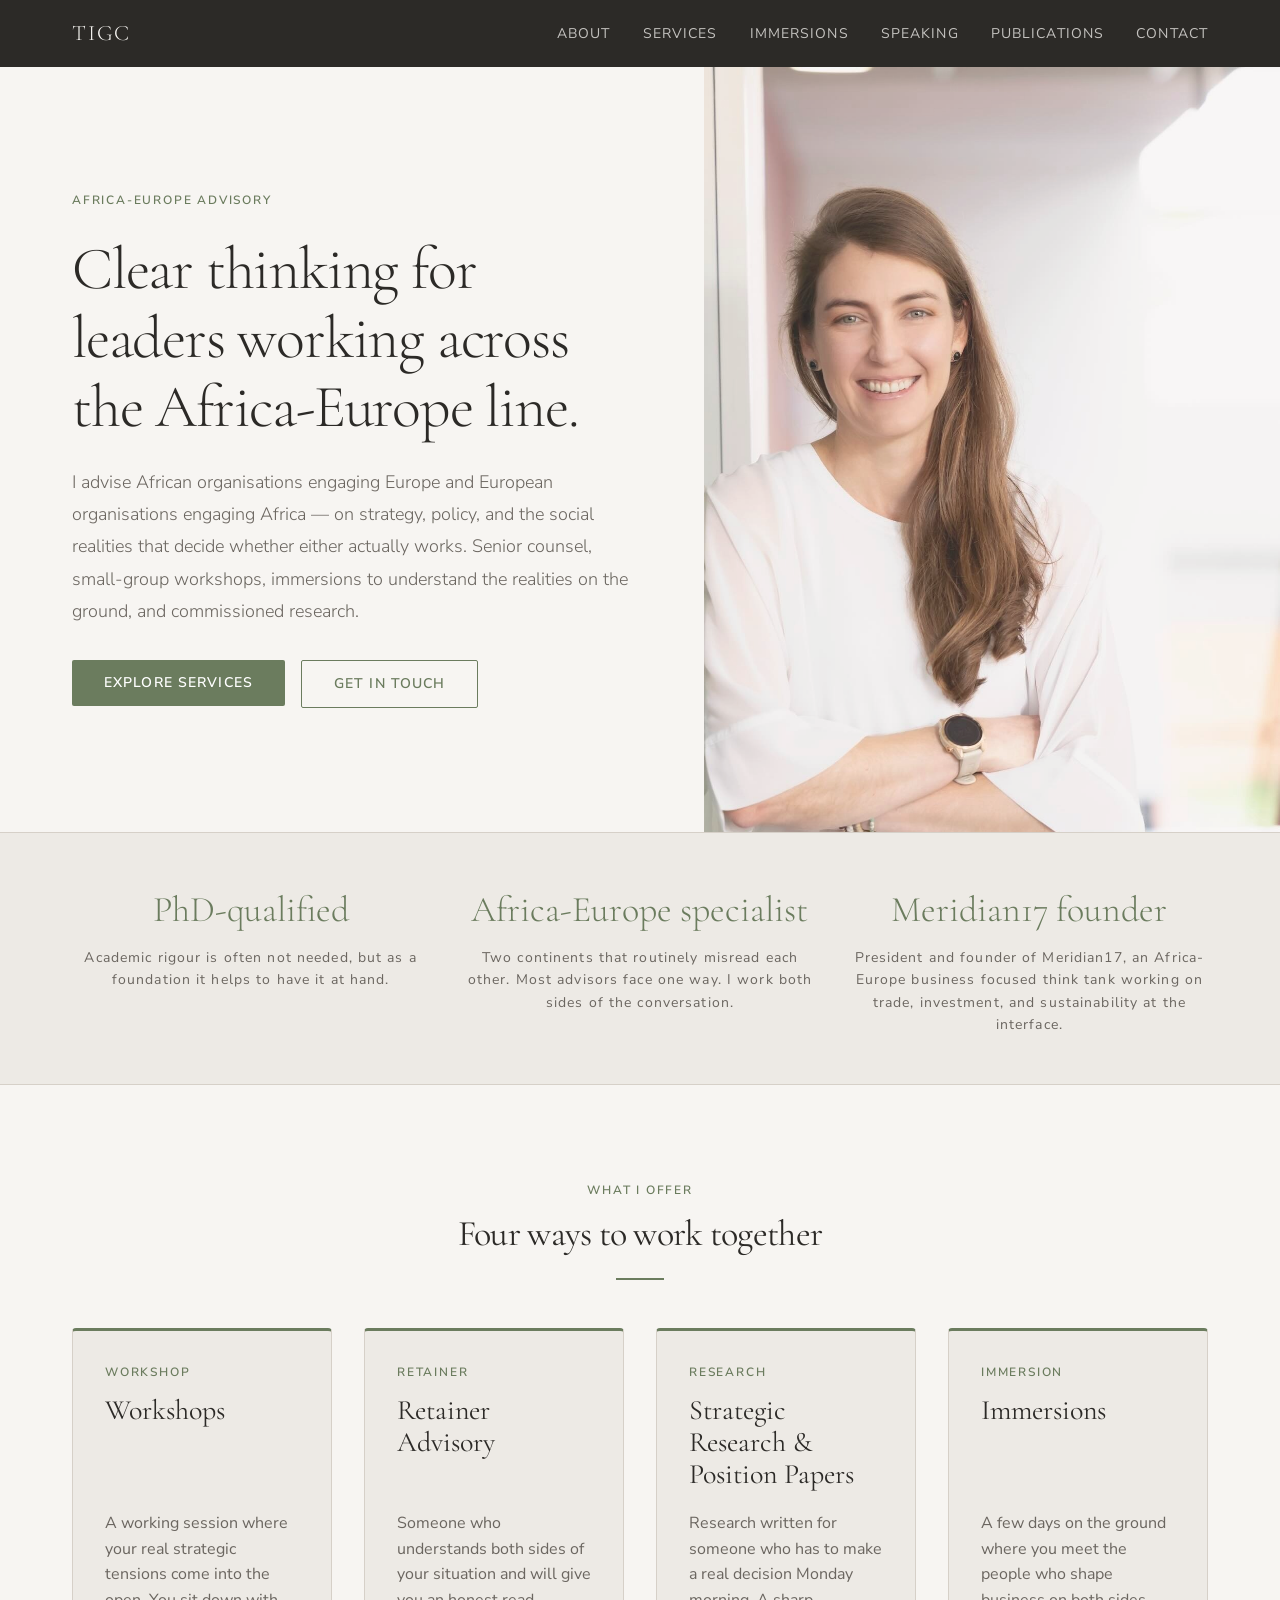
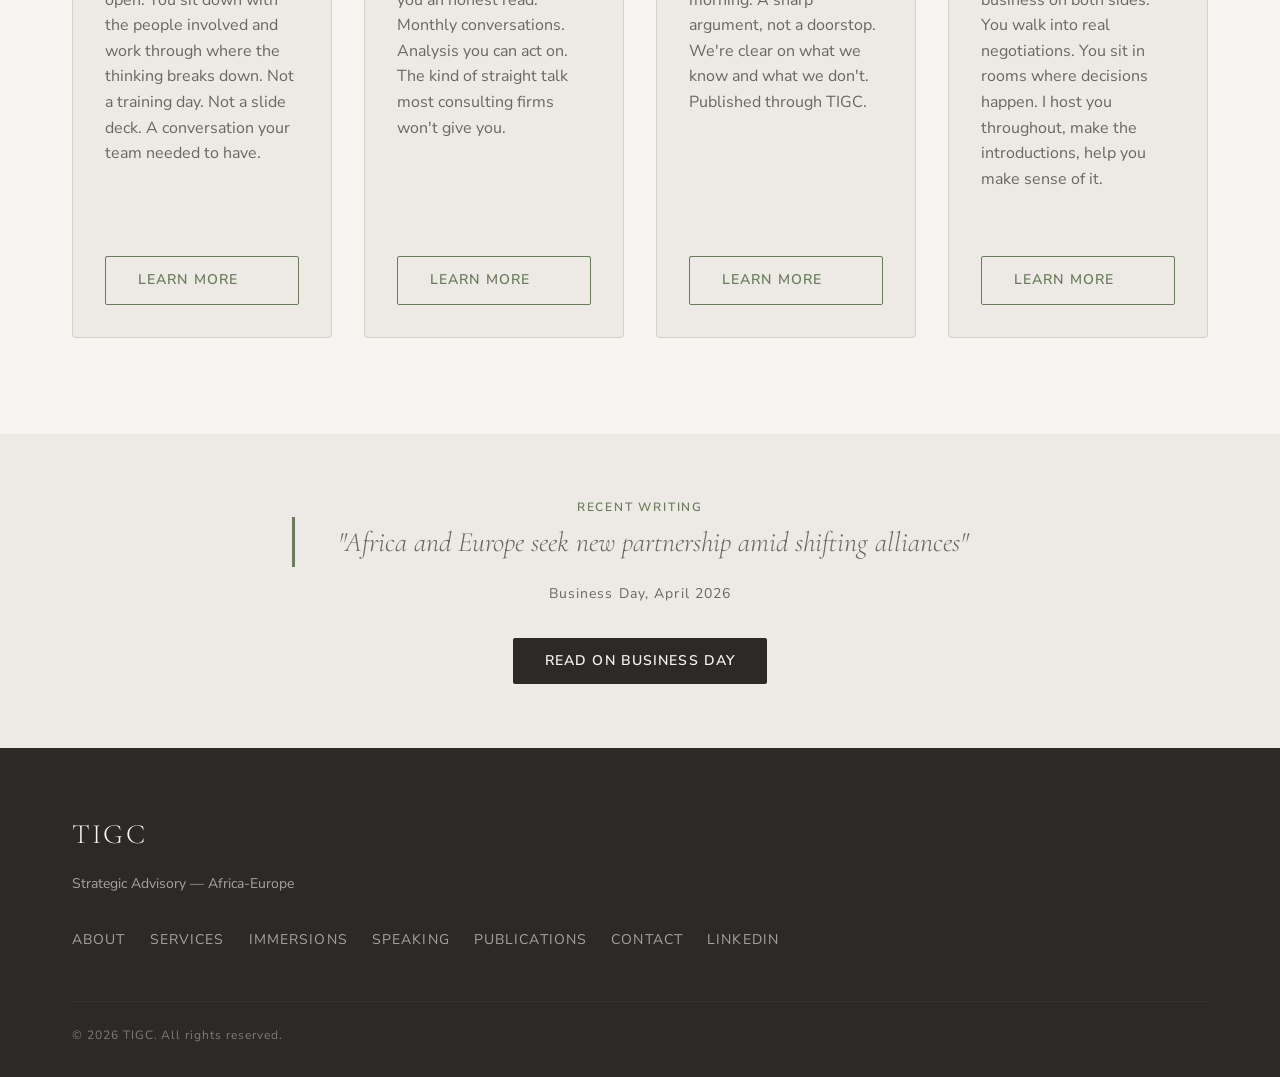
==== commit c4042e1f: "Shorten homepage workshop card title to match services page Co-Authored-By: Claude Sonnet 4.6 <norep" ====
--- a/index.html
+++ b/index.html
@@ -6,6 +6,11 @@
   <meta name="description" content="TIGC — Strategic advisory at the Africa-Europe interface. Four ways to work together: workshops, retainer advisory, immersions, and independent research.">
   <meta property="og:title" content="Home | TIGC — Strategic Advisory">
   <meta property="og:description" content="Navigating complexity at the Africa-Europe interface. Four ways to work together: workshops, retainer advisory, immersions, and research.">
+  <meta property="og:type" content="website">
+  <meta property="og:url" content="https://www.tigc.nl/">
+  <meta property="og:image" content="https://www.tigc.nl/images/Kelly%20Alexander%2015.04.2024-10PP.jpg">
+  <meta property="og:image:alt" content="Dr. Kelly Alexander, strategic advisor at TIGC">
+  <meta name="twitter:card" content="summary_large_image">
   <title>Home | TIGC — Strategic Advisory</title>
   <link rel="icon" type="image/svg+xml" href="favicon.svg">
   <link rel="stylesheet" href="css/styles.css">
@@ -184,7 +189,7 @@
 
         <div class="card card--accent" data-animate>
           <p class="type-eyebrow card__eyebrow">Workshop</p>
-          <h3 class="card__title">Sustainability Complexity Workshops</h3>
+          <h3 class="card__title">Workshops</h3>
           <p class="card__body">A working session where your real strategic tensions come into the open. You sit down with the people involved and work through where the thinking breaks down. Not a training day. Not a slide deck. A conversation your team needed to have.</p>
           <a href="services.html#workshops" class="btn btn--outline">Learn more</a>
         </div>
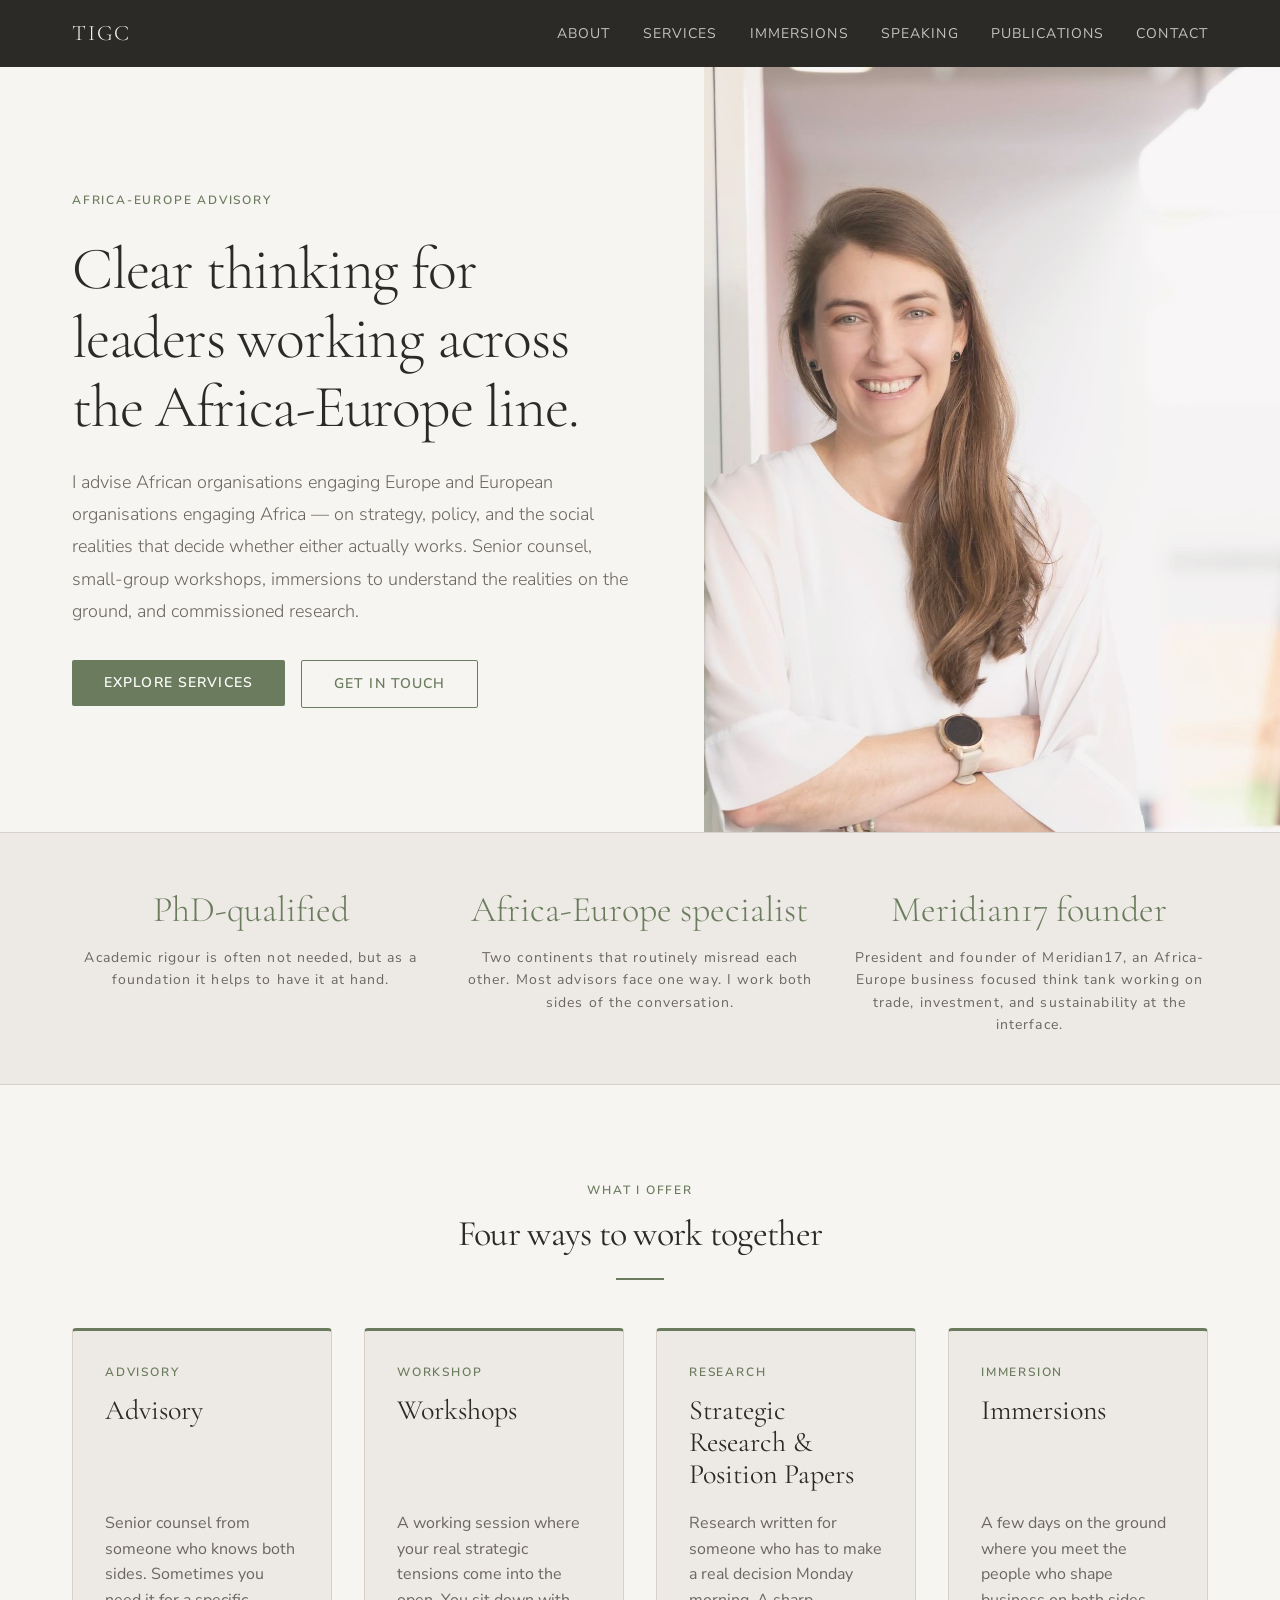
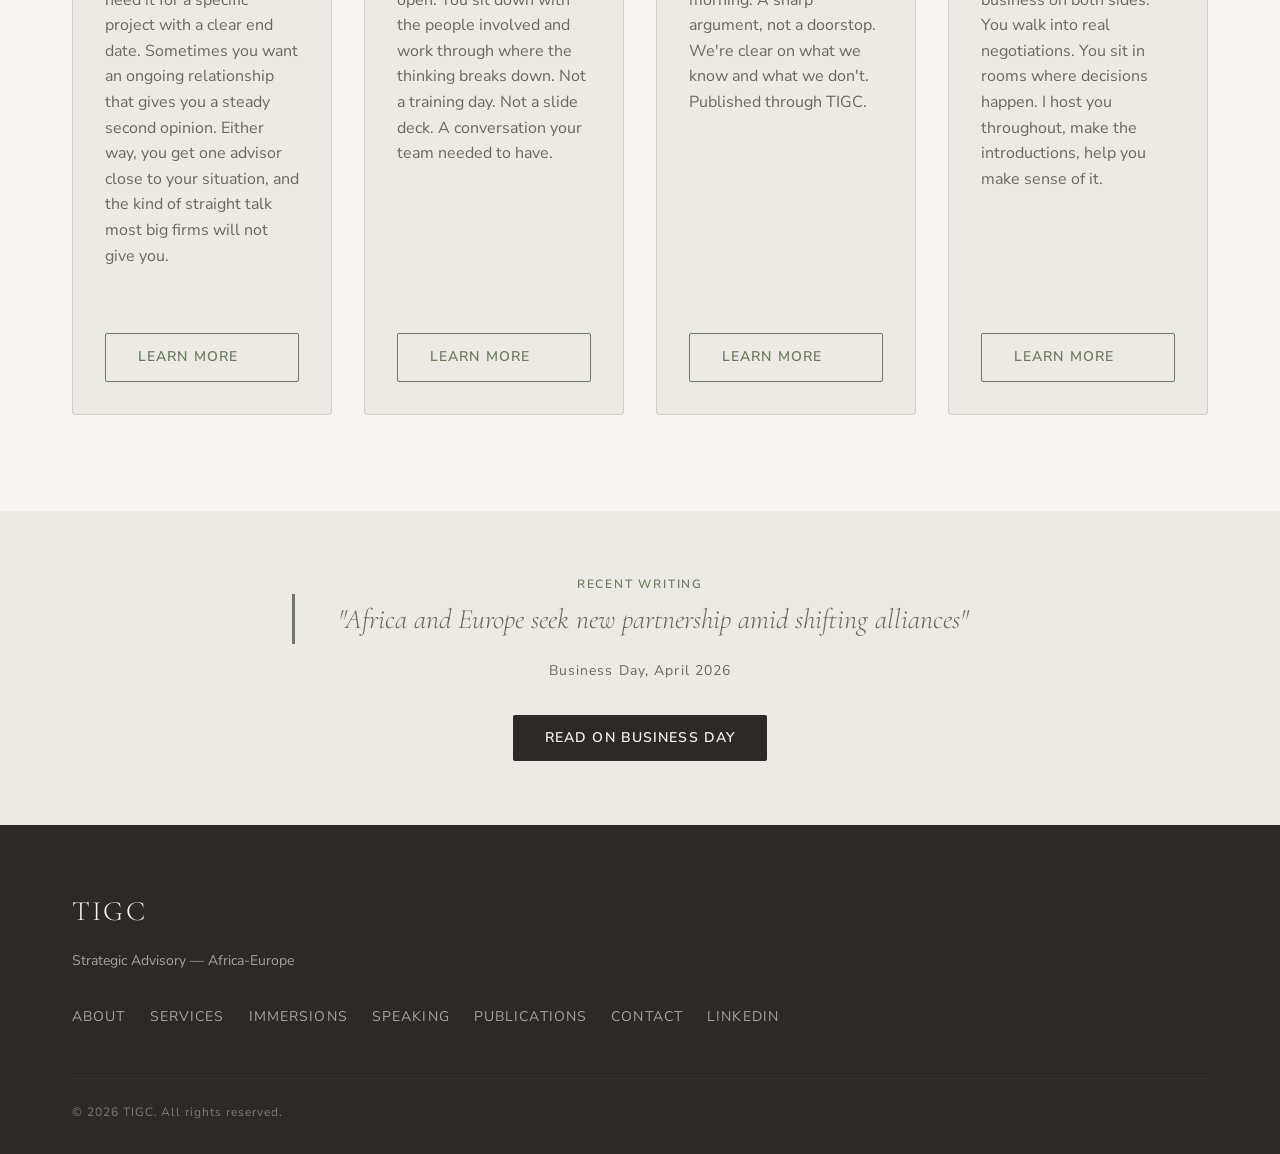
==== commit 6cb51a87: "Add Project Advisory service; consolidate homepage teaser Services page now lists five offerings: Pr" ====
--- a/index.html
+++ b/index.html
@@ -3,9 +3,9 @@
 <head>
   <meta charset="UTF-8">
   <meta name="viewport" content="width=device-width, initial-scale=1.0">
-  <meta name="description" content="TIGC — Strategic advisory at the Africa-Europe interface. Four ways to work together: workshops, retainer advisory, immersions, and independent research.">
+  <meta name="description" content="TIGC — Strategic advisory at the Africa-Europe interface. Advisory, workshops, research, and immersions for leaders working across both continents.">
   <meta property="og:title" content="Home | TIGC — Strategic Advisory">
-  <meta property="og:description" content="Navigating complexity at the Africa-Europe interface. Four ways to work together: workshops, retainer advisory, immersions, and research.">
+  <meta property="og:description" content="Navigating complexity at the Africa-Europe interface. Advisory, workshops, research, and immersions.">
   <meta property="og:type" content="website">
   <meta property="og:url" content="https://www.tigc.nl/">
   <meta property="og:image" content="https://www.tigc.nl/images/Kelly%20Alexander%2015.04.2024-10PP.jpg">
@@ -13,6 +13,10 @@
   <meta name="twitter:card" content="summary_large_image">
   <title>Home | TIGC — Strategic Advisory</title>
   <link rel="icon" type="image/svg+xml" href="favicon.svg">
+  <link rel="icon" type="image/png" sizes="32x32" href="favicon-32.png">
+  <link rel="icon" type="image/png" sizes="192x192" href="favicon-192.png">
+  <link rel="apple-touch-icon" sizes="180x180" href="apple-touch-icon.png">
+  <link rel="shortcut icon" href="favicon.ico">
   <link rel="stylesheet" href="css/styles.css">
   <style>
     /* ── Page-level additions ── */
@@ -188,17 +192,17 @@
       <div class="grid-4">
 
         <div class="card card--accent" data-animate>
+          <p class="type-eyebrow card__eyebrow">Advisory</p>
+          <h3 class="card__title">Advisory</h3>
+          <p class="card__body">Senior counsel from someone who knows both sides. Sometimes you need it for a specific project with a clear end date. Sometimes you want an ongoing relationship that gives you a steady second opinion. Either way, you get one advisor close to your situation, and the kind of straight talk most big firms will not give you.</p>
+          <a href="services.html#project-advisory" class="btn btn--outline">Learn more</a>
+        </div>
+
+        <div class="card card--accent" data-animate>
           <p class="type-eyebrow card__eyebrow">Workshop</p>
           <h3 class="card__title">Workshops</h3>
           <p class="card__body">A working session where your real strategic tensions come into the open. You sit down with the people involved and work through where the thinking breaks down. Not a training day. Not a slide deck. A conversation your team needed to have.</p>
           <a href="services.html#workshops" class="btn btn--outline">Learn more</a>
-        </div>
-
-        <div class="card card--accent" data-animate>
-          <p class="type-eyebrow card__eyebrow">Retainer</p>
-          <h3 class="card__title">Retainer Advisory</h3>
-          <p class="card__body">Someone who understands both sides of your situation and will give you an honest read. Monthly conversations. Analysis you can act on. The kind of straight talk most consulting firms won't give you.</p>
-          <a href="services.html#retainer" class="btn btn--outline">Learn more</a>
         </div>
 
         <div class="card card--accent" data-animate>
